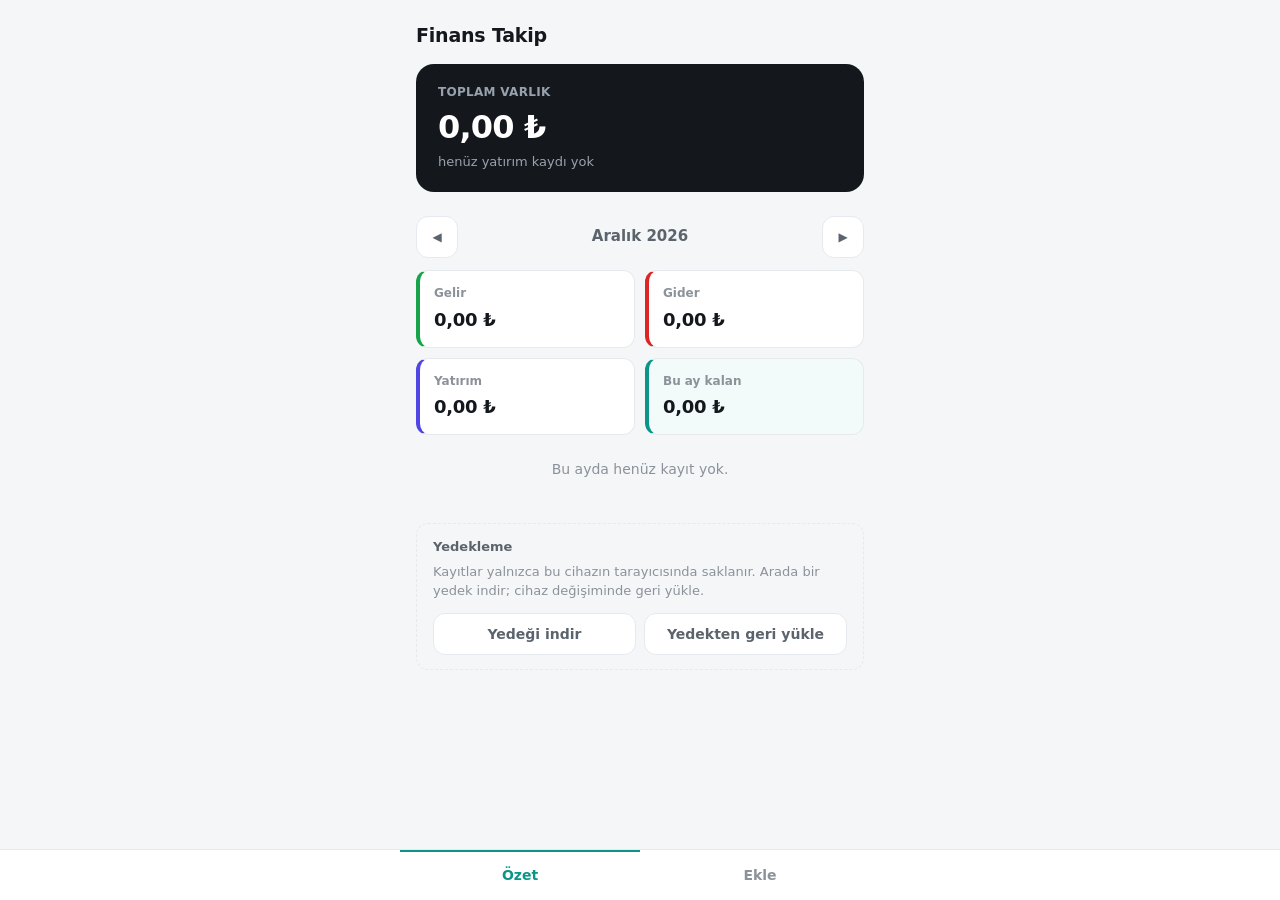
==== index.html @ 55667c89 "Binlik nokta hatasını düzelt, yedekleme ekle - tlToKurus: virgülsüz "1.250" ondalık sanılıp 1,25 TL " ====
<!doctype html>
<html lang="tr">
<head>
  <meta charset="utf-8">
  <meta name="viewport" content="width=device-width, initial-scale=1">
  <title>Finans Takip</title>

  <!-- theme-color: telefonda üstteki durum çubuğunun rengi.
       style.css'teki --vurgu ile aynı olmalı. -->
  <meta name="theme-color" content="#0d9488">

  <!-- Uygulamanın kimlik kartı: adı, ikonu, nasıl açılacağı.
       Telefonun "ana ekrana ekle" seçeneğini sunması bu dosyaya bağlı. -->
  <link rel="manifest" href="manifest.json">

  <!-- iPhone manifest'teki ikonu kullanmıyor, ayrıca bunu istiyor. -->
  <link rel="apple-touch-icon" href="icons/icon-180.png">
  <meta name="apple-mobile-web-app-capable" content="yes">
  <meta name="apple-mobile-web-app-title" content="Finans">
  <meta name="apple-mobile-web-app-status-bar-style" content="default">

  <link rel="stylesheet" href="style.css">
</head>
<body>

  <header class="ust-bar">
    <h1>Finans Takip</h1>
  </header>

  <main>

    <!-- ======================= ÖZET SEKMESİ ======================= -->
    <section id="sayfa-ozet" class="sayfa">

      <p id="bildirim" class="bildirim gizli"></p>

      <!-- Tüm zamanların toplamı. Ay seçiminden bağımsız. -->
      <div class="varlik">
        <span class="varlik-etiket">Toplam varlık</span>
        <strong id="varlik-tutar" class="varlik-tutar">0,00 ₺</strong>
        <span id="varlik-alt" class="varlik-alt"></span>
      </div>

      <!-- Ay gezinme çubuğu. aria-label: düğmenin içinde sadece bir ok
           işareti var, ekran okuyucu "◀" diye okuyamaz — ona ne işe
           yaradığını bu etiketle söylüyoruz. -->
      <div class="ay-cubugu">
        <button type="button" id="ay-geri" class="ay-ok" aria-label="Önceki ay">◀</button>
        <h2 id="ay-basligi" class="ay-basligi">—</h2>
        <button type="button" id="ay-ileri" class="ay-ok" aria-label="Sonraki ay">▶</button>
      </div>

      <div class="kartlar">
        <div class="kart kart-gelir-renk">
          <span class="kart-etiket">Gelir</span>
          <strong id="kart-gelir" class="kart-tutar">0,00 ₺</strong>
        </div>
        <div class="kart kart-gider-renk">
          <span class="kart-etiket">Gider</span>
          <strong id="kart-gider" class="kart-tutar">0,00 ₺</strong>
        </div>
        <div class="kart kart-yatirim-renk">
          <span class="kart-etiket">Yatırım</span>
          <strong id="kart-yatirim" class="kart-tutar">0,00 ₺</strong>
        </div>
        <div class="kart kart-kalan-renk">
          <span class="kart-etiket">Bu ay kalan</span>
          <strong id="kart-kalan" class="kart-tutar">0,00 ₺</strong>
        </div>
      </div>

      <!-- Bulunduğumuz aydan uzaklaşınca görünür (app.js yönetiyor). -->
      <button type="button" id="bugune-don" class="bugune-don gizli">
        Bu aya dön
      </button>

      <p id="ay-bos" class="ay-bos gizli">Bu ayda henüz kayıt yok.</p>

      <!-- Kayıt listesi. Satırlar app.js tarafından üretiliyor. -->
      <ul id="kayit-listesi" class="kayit-listesi"></ul>

      <!-- Yedekleme. Veriler yalnızca bu tarayıcıda durduğu için tek
           sigorta bu: dosya olarak indir, gerekirse geri yükle. -->
      <section class="yedek">
        <h2 class="yedek-baslik">Yedekleme</h2>
        <p class="yedek-aciklama">
          Kayıtlar yalnızca bu cihazın tarayıcısında saklanır. Arada bir
          yedek indir; cihaz değişiminde geri yükle.
        </p>
        <div class="yedek-dugmeler">
          <button type="button" id="yedek-indir" class="yedek-dugme">Yedeği indir</button>
          <button type="button" id="yedek-yukle" class="yedek-dugme">Yedekten geri yükle</button>
        </div>
        <!-- Dosya seçici gizli: tarayıcının kendi düğmesi her cihazda
             başka görünüyor. Üstteki düğme buna app.js'ten tıklatıyor. -->
        <input type="file" id="yedek-dosya" accept=".json,application/json" class="gizli">
      </section>

    </section>

    <!-- ======================= EKLE SEKMESİ ======================= -->
    <section id="sayfa-ekle" class="sayfa gizli">
      <form id="ekle-formu">

        <!-- Tür seçimi. Görünüşte üç düğme, aslında üç radyo kutusu:
             radyo kutularının aynı name'i olduğu için sadece biri seçili
             kalabiliyor. Kutuları CSS ile saklayıp yanlarındaki yazıyı
             düğme gibi boyuyoruz. -->
        <div class="tur-secim">
          <label>
            <input type="radio" name="tur" value="gelir" checked>
            <span>Gelir</span>
          </label>
          <label>
            <input type="radio" name="tur" value="gider">
            <span>Gider</span>
          </label>
          <label>
            <input type="radio" name="tur" value="yatirim">
            <span>Yatırım</span>
          </label>
        </div>

        <label class="alan">
          <span class="etiket">Tutar (₺)</span>
          <!-- inputmode="decimal": telefonda sayı klavyesi açılır.
               type="text" bıraktık ki "1250,50" gibi virgüllü yazı da
               kabul edilsin — çevirmeyi kendi tlToKurus fonksiyonumuz yapıyor. -->
          <input id="alan-tutar" type="text" inputmode="decimal"
                 autocomplete="off" placeholder="0,00">
        </label>

        <label class="alan">
          <span class="etiket">Tarih</span>
          <!-- type="date": telefonda takvim açar, değeri 2026-08-06 biçiminde
               verir — tam bizim sakladığımız biçim. -->
          <input id="alan-tarih" type="date">
        </label>

        <!-- Bu kutu sadece "Gider" seçilince görünür (app.js yönetiyor). -->
        <label class="alan gizli" id="kutu-kategori">
          <span class="etiket">Kategori</span>
          <select id="alan-kategori"></select>
        </label>

        <label class="alan">
          <span class="etiket">Açıklama</span>
          <input id="alan-aciklama" type="text" maxlength="60"
                 autocomplete="off" placeholder="örn. Market alışverişi">
        </label>

        <p id="form-hata" class="hata gizli"></p>

        <button type="submit" class="kaydet">Kaydet</button>
      </form>
    </section>

  </main>

  <!-- Alt çubuk: telefonda başparmağın rahat ulaştığı yer. -->
  <nav class="alt-bar">
    <button type="button" class="sekme" data-sekme="ozet">Özet</button>
    <button type="button" class="sekme" data-sekme="ekle">Ekle</button>
  </nav>

  <!-- SIRA ÖNEMLİ: veri.js önce yüklenmeli, çünkü app.js onun
       fonksiyonlarını (kayitEkle, ozetHesapla...) kullanıyor. -->
  <script src="veri.js"></script>
  <script src="app.js"></script>
</body>
</html>
---- style.css ----
/* style.css — uygulamanın görünümü.
   Telefon ekranı için tasarlandı; geniş ekranda ortada durur. */

/* ============================================================
   DEĞİŞKENLER
   ============================================================
   Renkler ve ölçüler burada TEK yerde duruyor. "--" ile başlayan
   bunlar CSS değişkeni; aşağıda var(--zemin) diye çağırıyoruz.

   Neden: ana rengi değiştirmek istediğinde bütün dosyayı taramak
   yerine sadece burayı düzenliyorsun. Bir yeri kaçırma riski yok. */

:root {
  /* Zemin ve kutular */
  --zemin: #f4f6f8;
  --kart: #ffffff;
  --kenar: #e6eaee;
  --bastirilmis: #eef1f4;

  /* Yazı renkleri — koyudan soluğa */
  --yazi: #14181d;
  --yazi-soluk: #5b636c;
  --yazi-cok-soluk: #8b929a;

  /* Ana vurgu rengi */
  --vurgu: #0d9488;
  --vurgu-koyu: #0b7c72;
  --vurgu-solgun: #f2fbf9;

  /* Kayıt türlerinin renkleri */
  --gelir: #16a34a;
  --gider: #dc2626;
  --gider-acik: #f87171; /* koyu zemin üstünde okunabilen açık kırmızı */
  --yatirim: #4f46e5;

  /* Üstteki koyu varlık kutusu */
  --koyu: #14181d;
  --koyu-yazi: #98a2ad;

  /* Uyarı ve başarı kutuları */
  --hata-zemin: #fdecec;
  --hata-kenar: #f3bdbd;
  --hata-yazi: #a01c1c;
  --basari-zemin: #e7f7f1;
  --basari-kenar: #a9dfcb;
  --basari-yazi: #0b6b4f;

  /* Ölçüler — hepsi tek yerde olduğu için kutular birbirine uyumlu */
  --yuvarlak: 12px;
  --yuvarlak-buyuk: 18px;
  --sayfa-genislik: 480px;
  --sayfa-bosluk: 16px;
}

/* ============================================================
   TEMEL
   ============================================================ */

* {
  /* Genişlik hesabına kenarlık ve iç boşluk da dahil olsun.
     Bu satır olmasa width:100% + padding taşmaya yol açar. */
  box-sizing: border-box;
}

html {
  /* Telefon yatay çevrildiğinde yazıları kendi kafasına göre
     büyütmesin. */
  -webkit-text-size-adjust: 100%;
}

body {
  margin: 0;
  /* system-ui: telefonun kendi yazı tipini kullan. İnternetten yazı
     tipi indirmiyoruz — hem hızlı açılıyor hem çevrimdışı çalışıyor. */
  font-family: system-ui, -apple-system, "Segoe UI", Roboto, sans-serif;
  font-size: 15px;
  line-height: 1.45;
  background: var(--zemin);
  color: var(--yazi);
  /* Dokunulan yere gri bir kutu çizmesin (mobil tarayıcı alışkanlığı). */
  -webkit-tap-highlight-color: transparent;
  /* Alt çubuk içeriğin üstüne binmesin. env(): telefonun altındaki
     çentik/çubuk alanı kadar fazladan boşluk. */
  padding-bottom: calc(76px + env(safe-area-inset-bottom));
}

.ust-bar,
main {
  max-width: var(--sayfa-genislik);
  margin: 0 auto;
  padding: 0 var(--sayfa-bosluk);
}

.ust-bar h1 {
  font-size: 19px;
  font-weight: 700;
  letter-spacing: -0.2px;
  padding: 22px 0 14px;
  margin: 0;
}

/* "gizli" sınıfı olan her şey ekranda görünmez. JavaScript bu sınıfı
   ekleyip çıkararak sekmeleri, boş mesajları ve uyarıları yönetiyor. */
.gizli {
  display: none !important;
}

/* Klavyeyle (Tab ile) gezen biri nerede olduğunu görsün.
   :focus-visible sadece klavye kullanımında devreye girer —
   fareyle tıklayınca çirkin çerçeve çıkmaz. */
button:focus-visible,
input:focus-visible,
select:focus-visible {
  outline: 2px solid var(--vurgu);
  outline-offset: 2px;
}

button {
  /* iOS düğmelere kendi görünümünü dayatmasın. */
  -webkit-appearance: none;
  font-family: inherit;
}

/* ============================================================
   ÖZET — toplam varlık kutusu
   ============================================================ */

.varlik {
  display: flex;
  flex-direction: column;
  gap: 3px;
  background: var(--koyu);
  color: var(--kart);
  border-radius: var(--yuvarlak-buyuk);
  padding: 20px 22px;
}

.varlik-etiket {
  font-size: 12px;
  font-weight: 600;
  letter-spacing: 0.3px;
  text-transform: uppercase;
  color: var(--koyu-yazi);
}

.varlik-tutar {
  /* clamp(en az, tercih, en fazla): dar telefonda küçülür, geniş
     ekranda 32px'te durur. Yoksa "12.345.678,90 ₺" satırdan taşar. */
  font-size: clamp(25px, 8vw, 32px);
  font-weight: 700;
  letter-spacing: -0.8px;
  /* Rakamlar eşit genişlikte olsun: sayı değişince yazı zıplamıyor. */
  font-variant-numeric: tabular-nums;
}

/* Varlık eksiye düştüyse rakam kırmızı olsun (sınıfı app.js ekliyor).
   Kartlardaki --gider koyu zeminde kaybolur; açık tonunu kullanıyoruz. */
.varlik-tutar.eksi {
  color: var(--gider-acik);
}

.varlik-alt {
  font-size: 13px;
  color: var(--koyu-yazi);
}

/* ============================================================
   ÖZET — ay gezinme çubuğu
   ============================================================ */

.ay-cubugu {
  display: flex;
  align-items: center;
  gap: 8px;
  margin: 24px 0 12px;
}

.ay-basligi {
  flex: 1;
  text-align: center;
  font-size: 15px;
  font-weight: 700;
  color: var(--yazi-soluk);
  margin: 0;
  /* Ay adı bazı tarayıcılarda küçük harfle gelir; baş harfi büyütüyoruz. */
  text-transform: capitalize;
}

.ay-ok {
  /* 42x42: parmakla rahat basılacak ölçü. Erişilebilirlik kılavuzları
     dokunma alanı için en az 44px öneriyor; kenarlıkla birlikte oradayız. */
  width: 42px;
  height: 42px;
  flex-shrink: 0;
  font-size: 12px;
  color: var(--yazi-soluk);
  background: var(--kart);
  border: 1px solid var(--kenar);
  border-radius: var(--yuvarlak);
  cursor: pointer;
  transition: background 0.12s;
}

.ay-ok:active {
  background: var(--bastirilmis);
}

.bugune-don {
  display: block;
  margin: 14px auto 0;
  font-size: 13px;
  font-weight: 600;
  color: var(--vurgu);
  background: none;
  border: none;
  padding: 8px 12px;
  cursor: pointer;
  text-decoration: underline;
}

/* ============================================================
   ÖZET — kartlar
   ============================================================ */

.kartlar {
  display: grid;
  grid-template-columns: 1fr 1fr;
  gap: 10px;
}

.kart {
  display: flex;
  flex-direction: column;
  gap: 4px;
  background: var(--kart);
  border: 1px solid var(--kenar);
  border-radius: var(--yuvarlak);
  padding: 14px;
  /* Sol kenarda ince bir renk şeridi — hangi kart olduğu bir bakışta belli. */
  border-left: 4px solid var(--kenar);
}

.kart-etiket {
  font-size: 12px;
  font-weight: 600;
  color: var(--yazi-cok-soluk);
}

.kart-tutar {
  /* Kartlar iki sütun olduğu için alan dar: 360px'lik bir telefonda
     karta ~130px yazı yeri kalıyor. Büyük tutarlar taşmasın diye
     yazı boyutu ekran genişliğine göre esniyor. */
  font-size: clamp(15px, 4.2vw, 18px);
  font-weight: 700;
  letter-spacing: -0.3px;
  font-variant-numeric: tabular-nums;
  /* Yine de sığmazsa satır kesilmesin, sıkışsın. */
  white-space: nowrap;
}

.kart-gelir-renk { border-left-color: var(--gelir); }
.kart-gider-renk { border-left-color: var(--gider); }
.kart-yatirim-renk { border-left-color: var(--yatirim); }

/* "Bu ay kalan" en önemli sayı; hafif bir zeminle öne çıkarıyoruz. */
.kart-kalan-renk {
  border-left-color: var(--vurgu);
  background: var(--vurgu-solgun);
}

/* Kalan eksiye düştüyse tutar kırmızı olsun. JavaScript bu sınıfı ekliyor. */
.kart-tutar.eksi {
  color: var(--gider);
}

.ay-bos {
  text-align: center;
  color: var(--yazi-cok-soluk);
  font-size: 14px;
  margin: 24px 0 0;
}

/* ============================================================
   ÖZET — kayıt listesi
   ============================================================ */

.kayit-listesi {
  /* Listelerin varsayılan madde işaretini ve iç boşluğunu kaldırıyoruz. */
  list-style: none;
  padding: 0;
  margin: 16px 0 0;
  display: flex;
  flex-direction: column;
  gap: 8px;
}

.kayit {
  display: flex;
  align-items: center;
  gap: 10px;
  background: var(--kart);
  border: 1px solid var(--kenar);
  border-radius: var(--yuvarlak);
  padding: 11px 6px 11px 14px;
}

.kayit-sol {
  /* flex: 1 = "kalan boşluğu sen doldur" — tutar ve çöp kutusu sağa yaslanır. */
  flex: 1;
  display: flex;
  flex-direction: column;
  gap: 1px;
  /* min-width: 0 olmadan uzun açıklama satırı taşırır. */
  min-width: 0;
}

.kayit-aciklama {
  font-size: 15px;
  font-weight: 600;
  /* Çok uzun açıklama satırı bozmasın, sonuna ... koy. */
  overflow: hidden;
  text-overflow: ellipsis;
  white-space: nowrap;
}

.kayit-alt {
  font-size: 12px;
  color: var(--yazi-cok-soluk);
}

.kayit-tutar {
  font-size: 15px;
  font-weight: 700;
  font-variant-numeric: tabular-nums;
  white-space: nowrap;
}

.tutar-gelir { color: var(--gelir); }
.tutar-gider { color: var(--gider); }
.tutar-yatirim { color: var(--yatirim); }

.sil {
  width: 40px;
  height: 40px;
  flex-shrink: 0;
  font-size: 15px;
  line-height: 1;
  background: none;
  border: none;
  border-radius: 10px;
  cursor: pointer;
  /* Soluk duruyor: silme düğmesi göze batıp yanlışlıkla basılmasın. */
  opacity: 0.4;
  transition: opacity 0.12s, background 0.12s;
}

.sil:active {
  background: var(--hata-zemin);
  opacity: 1;
}

/* ============================================================
   ÖZET — yedekleme
   ============================================================ */

.yedek {
  margin-top: 28px;
  padding: 14px 16px;
  /* Kesikli çerçeve bilerek: burası günlük akış değil, alet çantası. */
  border: 1px dashed var(--kenar);
  border-radius: var(--yuvarlak);
}

.yedek-baslik {
  font-size: 13px;
  font-weight: 700;
  color: var(--yazi-soluk);
  margin: 0 0 6px;
}

.yedek-aciklama {
  font-size: 13px;
  color: var(--yazi-cok-soluk);
  margin: 0 0 12px;
}

.yedek-dugmeler {
  display: grid;
  grid-template-columns: 1fr 1fr;
  gap: 8px;
}

.yedek-dugme {
  font-size: 14px;
  font-weight: 600;
  color: var(--yazi-soluk);
  background: var(--kart);
  border: 1px solid var(--kenar);
  border-radius: var(--yuvarlak);
  padding: 12px 0;
  cursor: pointer;
  transition: background 0.12s;
}

.yedek-dugme:active {
  background: var(--bastirilmis);
}

/* ============================================================
   BİLDİRİM VE UYARI KUTULARI
   ============================================================ */

.bildirim {
  background: var(--basari-zemin);
  border: 1px solid var(--basari-kenar);
  color: var(--basari-yazi);
  border-radius: var(--yuvarlak);
  padding: 12px 14px;
  margin: 0 0 12px;
  font-size: 14px;
  font-weight: 600;
}

.hata {
  background: var(--hata-zemin);
  border: 1px solid var(--hata-kenar);
  color: var(--hata-yazi);
  border-radius: var(--yuvarlak);
  padding: 12px 14px;
  margin: 0 0 14px;
  font-size: 14px;
}

/* ============================================================
   EKLE — tür seçimi (Gelir / Gider / Yatırım)
   ============================================================ */

.tur-secim {
  display: grid;
  grid-template-columns: repeat(3, 1fr);
  gap: 8px;
  margin-bottom: 20px;
}

.tur-secim label {
  cursor: pointer;
}

/* Radyo kutusunun kendisini saklıyoruz ama yok saymıyoruz:
   klavyeyle gezinmek ve ekran okuyucular için hâlâ orada. */
.tur-secim input {
  position: absolute;
  opacity: 0;
  pointer-events: none;
}

.tur-secim span {
  display: block;
  text-align: center;
  padding: 14px 0;
  background: var(--kart);
  border: 1px solid var(--kenar);
  border-radius: var(--yuvarlak);
  font-weight: 600;
  font-size: 15px;
  /* Düğmeye çift dokununca yazı seçilip mavi olmasın. */
  user-select: none;
  transition: background 0.14s, color 0.14s, border-color 0.14s;
}

/* input:checked + span = "işaretli kutunun hemen yanındaki span" */
.tur-secim input:checked + span {
  background: var(--vurgu);
  border-color: var(--vurgu);
  color: var(--kart);
}

/* Radyo kutusu gizli olduğu için odak çerçevesini yazının etrafına çiziyoruz. */
.tur-secim input:focus-visible + span {
  outline: 2px solid var(--vurgu);
  outline-offset: 2px;
}

/* ============================================================
   EKLE — form alanları
   ============================================================ */

.alan {
  display: block;
  margin-bottom: 16px;
}

.etiket {
  display: block;
  font-size: 13px;
  font-weight: 600;
  color: var(--yazi-soluk);
  margin-bottom: 6px;
}

.alan input,
.alan select {
  width: 100%;
  /* 16px önemli: daha küçük yazı boyutunda iPhone, alana dokununca
     sayfayı otomatik yakınlaştırıyor ve düzen bozuluyor. */
  font-size: 16px;
  font-family: inherit;
  color: inherit;
  padding: 13px 14px;
  background: var(--kart);
  border: 1px solid var(--kenar);
  border-radius: var(--yuvarlak);
}

.alan input:focus,
.alan select:focus {
  outline: none;
  border-color: var(--vurgu);
  box-shadow: 0 0 0 3px rgba(13, 148, 136, 0.15);
}

.kaydet {
  width: 100%;
  font-size: 16px;
  font-weight: 700;
  color: var(--kart);
  background: var(--vurgu);
  border: none;
  border-radius: var(--yuvarlak);
  padding: 16px;
  margin-top: 4px;
  cursor: pointer;
  transition: background 0.12s;
}

.kaydet:active {
  background: var(--vurgu-koyu);
}

/* ============================================================
   ALT SEKME ÇUBUĞU
   ============================================================ */

.alt-bar {
  position: fixed;
  bottom: 0;
  left: 0;
  right: 0;
  display: flex;
  justify-content: center;
  background: var(--kart);
  border-top: 1px solid var(--kenar);
  /* Telefonun en altındaki çentik/çubuk alanı kadar boşluk bırak. */
  padding-bottom: env(safe-area-inset-bottom);
}

.sekme {
  flex: 1;
  max-width: calc(var(--sayfa-genislik) / 2);
  font-size: 14px;
  font-weight: 600;
  color: var(--yazi-cok-soluk);
  background: none;
  border: none;
  padding: 17px 0;
  cursor: pointer;
  user-select: none;
  transition: color 0.12s;
}

.sekme.aktif {
  color: var(--vurgu);
  /* Üst kenara ince bir çizgi: hangi sekmede olduğun belli olsun.
     border yerine inset gölge kullandık, yükseklik değişmiyor. */
  box-shadow: inset 0 2px 0 var(--vurgu);
}

/* ============================================================
   HAREKET AZALTMA
   ============================================================
   Telefon ayarlarında "hareketi azalt" açıksa (baş dönmesi, migren
   gibi sebeplerle) geçiş animasyonlarını kapatıyoruz. */

@media (prefers-reduced-motion: reduce) {
  * {
    transition: none !important;
  }
}
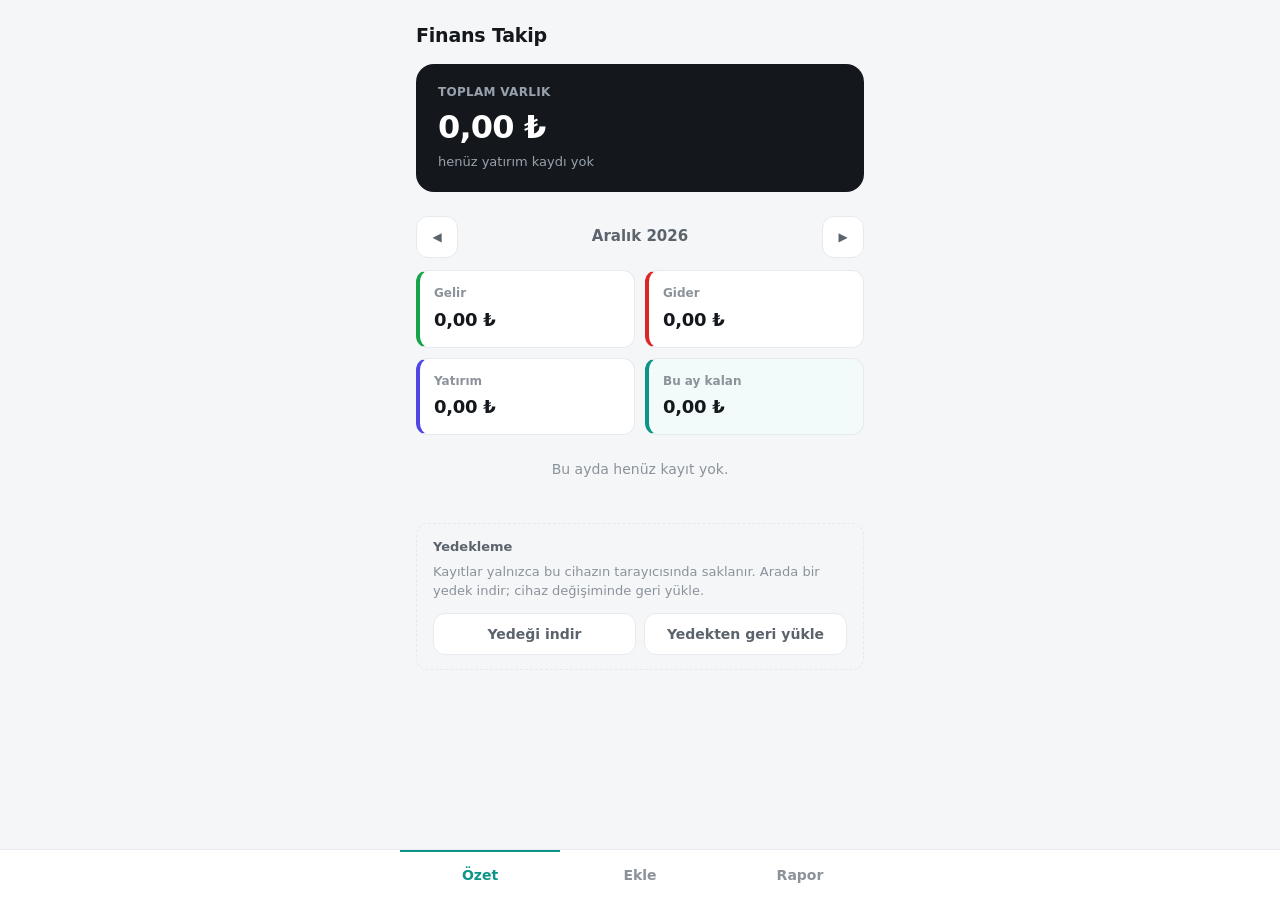
==== commit 9b14226d: "Adım 10: aylık bütçe hedefleri ve ilerleme çubukları Kategori başına aylık limit (Rapor sekmesinden " ====
--- a/index.html
+++ b/index.html
@@ -29,10 +29,13 @@
 
   <main>
 
+    <!-- Bildirim SEKMELERİN DIŞINDA duruyor: Rapor sekmesindeyken de
+         "kaydedildi" mesajı görünebilsin. Sekme gizleme sadece .sayfa
+         bölümlerini kapsıyor, bu satırı etkilemiyor. -->
+    <p id="bildirim" class="bildirim gizli"></p>
+
     <!-- ======================= ÖZET SEKMESİ ======================= -->
     <section id="sayfa-ozet" class="sayfa">
-
-      <p id="bildirim" class="bildirim gizli"></p>
 
       <!-- Tüm zamanların toplamı. Ay seçiminden bağımsız. -->
       <div class="varlik">
@@ -68,6 +71,14 @@
           <strong id="kart-kalan" class="kart-tutar">0,00 ₺</strong>
         </div>
       </div>
+
+      <!-- Bütçe çubukları: sadece limit koyduğun kategoriler görünür.
+           Hiç limit yoksa bölümün tamamı gizli (app.js yönetiyor).
+           Limitler Rapor sekmesinden ayarlanıyor. -->
+      <section id="butce-ozet" class="butce-ozet gizli">
+        <h2 class="butce-baslik">Bütçeler</h2>
+        <div id="butce-listesi" class="butce-listesi"></div>
+      </section>
 
       <!-- Bulunduğumuz aydan uzaklaşınca görünür (app.js yönetiyor). -->
       <button type="button" id="bugune-don" class="bugune-don gizli">
@@ -155,12 +166,31 @@
       </form>
     </section>
 
+    <!-- ======================= RAPOR SEKMESİ ======================= -->
+    <section id="sayfa-rapor" class="sayfa gizli">
+
+      <!-- Aylık bütçe limitleri. Satırlar app.js tarafından
+           KATEGORILER listesinden üretiliyor (HTML'e elle yazılmıyor —
+           kategori listesi tek kaynaktan gelsin). -->
+      <section class="ayar">
+        <h2 class="ayar-baslik">Aylık bütçeler</h2>
+        <p class="ayar-aciklama">
+          Kategori başına aylık harcama limiti. Aynı limit her ay için
+          geçerlidir; geçmiş bir aya bakarken de bugünkü limitler
+          gösterilir. Limiti silmek için kutuyu boşalt.
+        </p>
+        <div id="butce-formu" class="butce-formu"></div>
+      </section>
+
+    </section>
+
   </main>
 
   <!-- Alt çubuk: telefonda başparmağın rahat ulaştığı yer. -->
   <nav class="alt-bar">
     <button type="button" class="sekme" data-sekme="ozet">Özet</button>
     <button type="button" class="sekme" data-sekme="ekle">Ekle</button>
+    <button type="button" class="sekme" data-sekme="rapor">Rapor</button>
   </nav>
 
   <!-- SIRA ÖNEMLİ: veri.js önce yüklenmeli, çünkü app.js onun
--- a/style.css
+++ b/style.css
@@ -32,6 +32,10 @@
   --gider: #dc2626;
   --gider-acik: #f87171; /* koyu zemin üstünde okunabilen açık kırmızı */
   --yatirim: #4f46e5;
+
+  /* Bütçe çubuğunun "limite yaklaşıyorsun" rengi (kehribar).
+     İyi durum --vurgu, aşılma --gider kullanıyor; yeni renk sadece bu. */
+  --uyari: #d97706;
 
   /* Üstteki koyu varlık kutusu */
   --koyu: #14181d;
@@ -360,6 +364,134 @@
 }
 
 /* ============================================================
+   BÜTÇELER — Özet'teki çubuklar
+   ============================================================ */
+
+.butce-ozet {
+  margin-top: 18px;
+}
+
+.butce-baslik {
+  font-size: 13px;
+  font-weight: 700;
+  color: var(--yazi-soluk);
+  margin: 0 0 8px;
+}
+
+.butce-listesi {
+  display: flex;
+  flex-direction: column;
+  gap: 10px;
+}
+
+.butce-satir {
+  display: flex;
+  flex-direction: column;
+  gap: 4px;
+}
+
+.butce-ust {
+  display: flex;
+  justify-content: space-between;
+  align-items: baseline;
+  gap: 8px;
+}
+
+.butce-ad {
+  font-size: 13px;
+  font-weight: 600;
+}
+
+.butce-sayi {
+  font-size: 12px;
+  color: var(--yazi-cok-soluk);
+  font-variant-numeric: tabular-nums;
+  white-space: nowrap;
+}
+
+/* Çubuğun rayı ve içindeki dolgu. Dolgunun genişliğini app.js yüzde
+   olarak veriyor (renk asla JavaScript'ten gelmez, hep buradan). */
+.butce-cubuk {
+  height: 8px;
+  background: var(--bastirilmis);
+  border-radius: 999px;
+  overflow: hidden;
+}
+
+.butce-dolgu {
+  height: 100%;
+  border-radius: 999px;
+  transition: width 0.2s;
+}
+
+/* Üç durum. Renk tek kanal değil: sayı ve yüzde hemen çubuğun
+   üstünde yazıyor, renk körlüğü bilgiyi kaybettirmiyor. */
+.butce-iyi { background: var(--vurgu); }
+.butce-uyari { background: var(--uyari); }
+.butce-asildi { background: var(--gider); }
+
+/* ============================================================
+   RAPOR — ayar bölümleri ve bütçe formu
+   ============================================================ */
+
+.ayar {
+  margin-top: 4px;
+}
+
+.ayar-baslik {
+  font-size: 15px;
+  font-weight: 700;
+  margin: 14px 0 6px;
+}
+
+.ayar-aciklama {
+  font-size: 13px;
+  color: var(--yazi-cok-soluk);
+  margin: 0 0 12px;
+}
+
+.butce-formu {
+  display: flex;
+  flex-direction: column;
+  gap: 8px;
+}
+
+.butce-form-satir {
+  display: flex;
+  align-items: center;
+  gap: 10px;
+  background: var(--kart);
+  border: 1px solid var(--kenar);
+  border-radius: var(--yuvarlak);
+  padding: 8px 8px 8px 14px;
+}
+
+.butce-form-ad {
+  flex: 1;
+  font-size: 14px;
+  font-weight: 600;
+}
+
+.butce-form-alan {
+  width: 130px;
+  /* 16px: daha küçüğünde iPhone alana dokununca sayfayı yakınlaştırıyor. */
+  font-size: 16px;
+  font-family: inherit;
+  color: inherit;
+  text-align: right;
+  font-variant-numeric: tabular-nums;
+  padding: 9px 10px;
+  background: var(--zemin);
+  border: 1px solid var(--kenar);
+  border-radius: 8px;
+}
+
+.butce-form-alan:focus {
+  outline: none;
+  border-color: var(--vurgu);
+}
+
+/* ============================================================
    ÖZET — yedekleme
    ============================================================ */
 
@@ -556,7 +688,8 @@
 
 .sekme {
   flex: 1;
-  max-width: calc(var(--sayfa-genislik) / 2);
+  /* Üç sekme var (Özet / Ekle / Rapor); toplamı sayfa genişliğini aşmasın. */
+  max-width: calc(var(--sayfa-genislik) / 3);
   font-size: 14px;
   font-weight: 600;
   color: var(--yazi-cok-soluk);
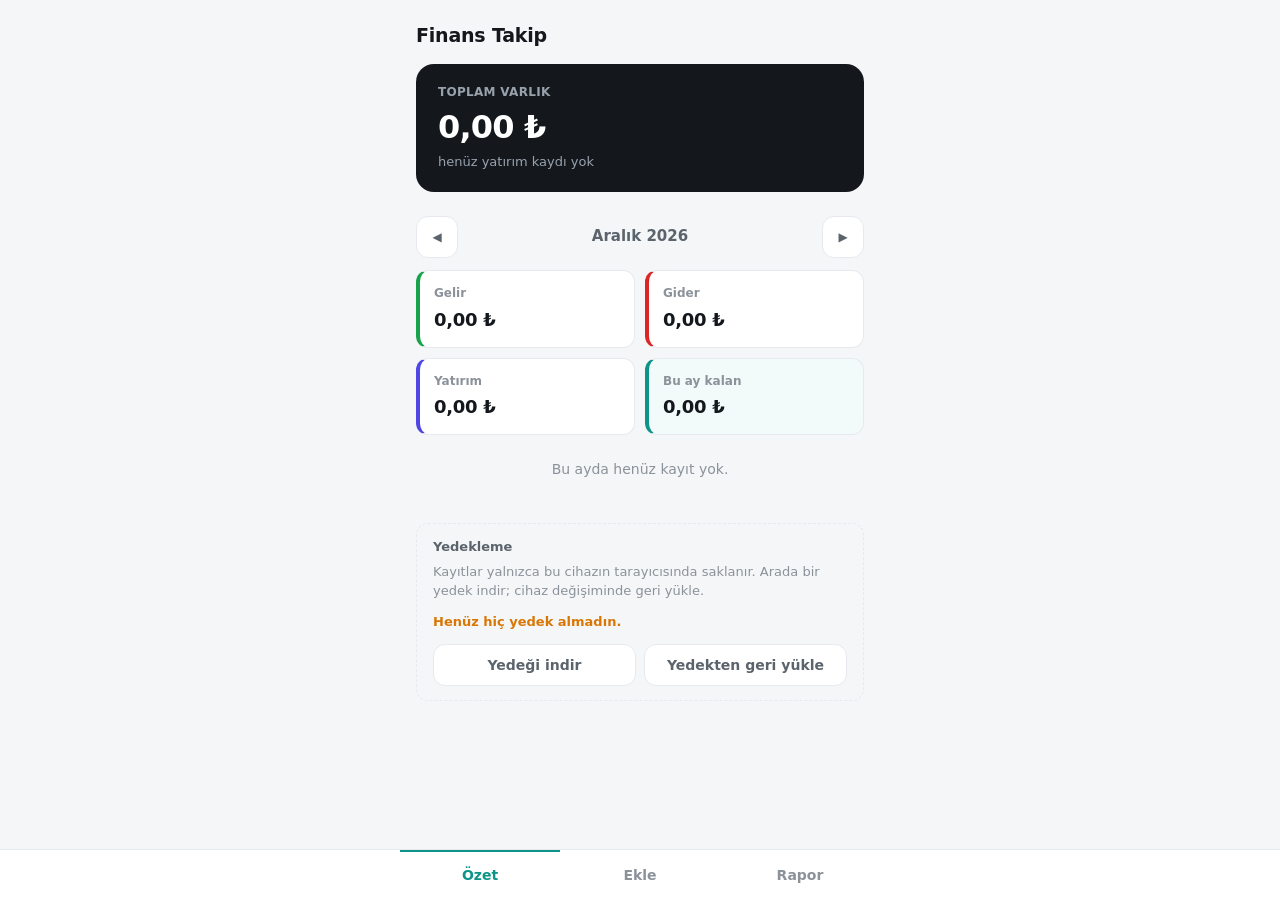
==== commit e7612207: "Adım 13: yedek hatırlatıcısı ve kalıcı depo isteği "Son yedek: N gün önce" göstergesi (30+ günde tur" ====
--- a/index.html
+++ b/index.html
@@ -36,6 +36,27 @@
 
     <!-- ======================= ÖZET SEKMESİ ======================= -->
     <section id="sayfa-ozet" class="sayfa">
+
+      <!-- Zamanı gelen yinelenen işlemler. Özet'in EN ÜSTÜNDE duruyor:
+           uygulamayı açtığında ilk göreceğin şey "şunları onaylar mısın?"
+           olsun. Bekleyen yoksa app.js bu bölümü tümden gizliyor.
+
+           Modal (ekranı kaplayan pencere) DEĞİL, panel: modal kapatılana
+           kadar başka hiçbir şeye dokunulamaz, odak tuzağı yazmak gerekir
+           ve telefonda geri tuşuyla kavga eder. Panel ise kenara çekilip
+           işine bakabileceğin bir hatırlatma. -->
+      <section id="tekrar-kutusu" class="tekrar-kutusu gizli">
+        <h2 class="tekrar-baslik">Zamanı gelenler</h2>
+        <p class="tekrar-aciklama">
+          Bu kayıtların zamanı geldi. Gerçekleşenleri ekle, olmayanları atla.
+        </p>
+        <!-- Satırlar app.js tarafından üretiliyor. -->
+        <ul id="tekrar-listesi" class="tekrar-listesi"></ul>
+        <div class="tekrar-toplu">
+          <button type="button" id="tekrar-hepsi-ekle" class="tekrar-toplu-dugme">Hepsini ekle</button>
+          <button type="button" id="tekrar-hepsi-atla" class="tekrar-toplu-dugme">Hepsini atla</button>
+        </div>
+      </section>
 
       <!-- Tüm zamanların toplamı. Ay seçiminden bağımsız. -->
       <div class="varlik">
@@ -98,6 +119,10 @@
           Kayıtlar yalnızca bu cihazın tarayıcısında saklanır. Arada bir
           yedek indir; cihaz değişiminde geri yükle.
         </p>
+        <!-- "Son yedek: 12 gün önce" gibi tek satırlık hatırlatıcı.
+             app.js dolduruyor; uzun süre yedek alınmadıysa rengi
+             uyarıya döner. -->
+        <p id="yedek-durum" class="yedek-durum"></p>
         <div class="yedek-dugmeler">
           <button type="button" id="yedek-indir" class="yedek-dugme">Yedeği indir</button>
           <button type="button" id="yedek-yukle" class="yedek-dugme">Yedekten geri yükle</button>
@@ -160,6 +185,15 @@
                  autocomplete="off" placeholder="örn. Market alışverişi">
         </label>
 
+        <!-- Yinelenen işlem, AYRI bir form değil: kaydı normal girersin,
+             bu kutuyu işaretlersen aynı işlem her ay "zamanı gelenler"
+             panelinde karşına çıkar. İki ayrı form olsaydı aynı bilgiyi
+             iki kez yazmak gerekirdi. -->
+        <label class="alan onay-alan">
+          <input id="alan-tekrar" type="checkbox">
+          <span class="onay-yazi">Her ay tekrarlansın (kira, maaş, abonelik)</span>
+        </label>
+
         <p id="form-hata" class="hata gizli"></p>
 
         <button type="submit" class="kaydet">Kaydet</button>
@@ -168,6 +202,11 @@
 
     <!-- ======================= RAPOR SEKMESİ ======================= -->
     <section id="sayfa-rapor" class="sayfa gizli">
+
+      <!-- Grafikler hangi ayı gösteriyor? Ay okları Özet sekmesinde
+           duruyor; bu satır olmasaydı Rapor'a geçen biri geçmiş bir aya
+           bakarken "grafik takılmış" sanardı. app.js dolduruyor. -->
+      <p id="rapor-ay" class="rapor-ay"></p>
 
       <!-- Aylık bütçe limitleri. Satırlar app.js tarafından
            KATEGORILER listesinden üretiliyor (HTML'e elle yazılmıyor —
@@ -182,6 +221,67 @@
         <div id="butce-formu" class="butce-formu"></div>
       </section>
 
+      <!-- Yinelenen işlemler listesi. Satırlar app.js tarafından
+           şablonlardan üretiliyor. -->
+      <section class="ayar">
+        <h2 class="ayar-baslik">Yinelenen işlemler</h2>
+        <p class="ayar-aciklama">
+          Her ay tekrarlayan kira, maaş, abonelik gibi işlemler. Uygulama
+          bunları kendiliğinden EKLEMEZ: zamanı gelince Özet sekmesinin
+          üstünde bir panelde çıkar, sen onaylarsın ya da atlarsın.
+        </p>
+        <ul id="sablon-listesi" class="sablon-listesi"></ul>
+        <p id="sablon-bos" class="sablon-bos">
+          Henüz yinelenen işlem yok. Ekle formundaki "Her ay tekrarlansın"
+          kutusuyla oluşturabilirsin.
+        </p>
+      </section>
+
+      <!-- ---------------- GRAFİK 1: gider dağılımı (halka) ----------------
+
+           SVG = "çizim dili". Fotoğraf gibi noktalardan değil, şekil
+           tariflerinden oluşur; her parçası HTML etiketi gibi durur ve
+           CSS ile boyanabilir. Büyütünce bozulmaz.
+
+           viewBox="0 0 40 40": "çizim kâğıdım 40 birime 40 birim" demek.
+           Kâğıt ekranda kaç piksel olursa olsun içerideki sayılar hep
+           aynı kalıyor — grafiği ölçeklendirme derdi bitiyor.
+
+           aria-hidden="true": ekran okuyucu bu resmi atlasın. Bilgi
+           kaybolmuyor, hemen altındaki lejant listesi aynı bilgiyi YAZI
+           olarak veriyor. Renk hiçbir zaman tek kanal değil — renk
+           körlüğü olan biri de sayıları okuyabiliyor.
+
+           İçi BOŞ duruyor: dilimleri app.js üretiyor. Ama kabuk burada,
+           çünkü testler id ve sınıfları HTML'de arıyor.
+
+           <g> = "grup". Buradaki döndürme (rotate) dilimlerin saat
+           3 yerine saat 12 hizasından başlamasını sağlıyor; bir kez
+           yazılıp bir daha değişmediği için JavaScript'te değil burada
+           duruyor (testlerin sınıf/id ağı da böylece üstünden geçiyor). -->
+      <section class="grafik-kutu">
+        <h2 class="grafik-baslik">Gider dağılımı</h2>
+        <svg id="halka-grafik" class="halka-grafik" viewBox="0 0 40 40" aria-hidden="true">
+          <g id="halka-dilimler" transform="rotate(-90 20 20)"></g>
+        </svg>
+        <ul id="halka-liste" class="halka-liste"></ul>
+        <p id="halka-bos" class="grafik-bos gizli">Bu ayda gider kaydı yok.</p>
+      </section>
+
+      <!-- ---------------- GRAFİK 2: 6 aylık gelir-gider ----------------
+           viewBox 0 0 300 140 = 6 ay x 50 birimlik şerit, altta etiket
+           payı. app.js'teki ölçüler bu kâğıda göre yazıldı; birini
+           değiştirirsen ötekini de değiştir. -->
+      <section class="grafik-kutu">
+        <h2 class="grafik-baslik">Son 6 ay: gelir ve gider</h2>
+        <div class="grafik-anahtar">
+          <span class="anahtar-gelir">gelir</span>
+          <span class="anahtar-gider">gider</span>
+        </div>
+        <svg id="trend-grafik" class="trend-grafik" viewBox="0 0 300 140" aria-hidden="true"></svg>
+        <p id="trend-bos" class="grafik-bos gizli">Henüz kayıt yok.</p>
+      </section>
+
     </section>
 
   </main>
--- a/style.css
+++ b/style.css
@@ -36,6 +36,21 @@
   /* Bütçe çubuğunun "limite yaklaşıyorsun" rengi (kehribar).
      İyi durum --vurgu, aşılma --gider kullanıyor; yeni renk sadece bu. */
   --uyari: #d97706;
+
+  /* Halka grafiğin dilim renkleri. Sıra veri.js'teki KATEGORILER
+     listesine KİLİTLİ: --kategori-1 = Market, --kategori-2 = Fatura...
+     Bir kategori bu ay birinci, gelecek ay dördüncü olabilir; rengini
+     sıralamadan değil listedeki sabit yerinden aldığı için ay değişince
+     bütün grafik yeniden boyanmış gibi olmuyor.
+     Tonlar birbirinden ayrışsın diye seçildi (yan yana iki mavi yok). */
+  --kategori-1: #0ea5e9;
+  --kategori-2: #f59e0b;
+  --kategori-3: #8b5cf6;
+  --kategori-4: #ef4444;
+  --kategori-5: #10b981;
+  --kategori-6: #ec4899;
+  --kategori-7: #64748b;
+  --kategori-8: #a16207;
 
   /* Üstteki koyu varlık kutusu */
   --koyu: #14181d;
@@ -169,6 +184,144 @@
 }
 
 /* ============================================================
+   ÖZET — "zamanı gelenler" paneli (yinelenen işlemler)
+   ============================================================
+   Yeni renk YOK: panel mevcut vurgu ailesinden besleniyor.
+   Solgun yeşil zemin + vurgu rengi kenarlık, "dikkat çeksin ama
+   bağırmasın" dengesi için. */
+
+.tekrar-kutusu {
+  background: var(--vurgu-solgun);
+  border: 1px solid var(--vurgu);
+  border-radius: var(--yuvarlak);
+  padding: 14px;
+  margin-bottom: 16px;
+}
+
+.tekrar-baslik {
+  font-size: 14px;
+  font-weight: 700;
+  color: var(--vurgu-koyu);
+  margin: 0 0 4px;
+}
+
+.tekrar-aciklama {
+  font-size: 13px;
+  color: var(--yazi-soluk);
+  margin: 0 0 12px;
+}
+
+.tekrar-listesi {
+  list-style: none;
+  padding: 0;
+  margin: 0;
+  display: flex;
+  flex-direction: column;
+  gap: 8px;
+}
+
+.tekrar-satir {
+  display: flex;
+  align-items: center;
+  gap: 8px;
+  background: var(--kart);
+  border: 1px solid var(--kenar);
+  border-radius: var(--yuvarlak);
+  padding: 10px;
+}
+
+/* Ad üstte tam satır, tarih ve tutar altta yan yana.
+   flex-wrap + %100 taban: ayrı bir sarmalayıcı div gerekmiyor. */
+.tekrar-bilgi {
+  flex: 1;
+  min-width: 0;
+  display: flex;
+  flex-wrap: wrap;
+  align-items: baseline;
+  gap: 1px 8px;
+}
+
+.tekrar-bilgi strong {
+  flex: 1 0 100%;
+  font-size: 14px;
+  font-weight: 600;
+  overflow: hidden;
+  text-overflow: ellipsis;
+  white-space: nowrap;
+}
+
+.tekrar-tarih {
+  font-size: 12px;
+  color: var(--yazi-cok-soluk);
+}
+
+.tekrar-tutar {
+  font-size: 13px;
+  font-weight: 700;
+  font-variant-numeric: tabular-nums;
+  white-space: nowrap;
+}
+
+/* İki düğme de en az 40px: parmakla basılacak ölçü.
+   Ekle vurgulu (asıl istenen iş), Atla soluk. */
+.tekrar-ekle,
+.tekrar-atla {
+  min-width: 52px;
+  min-height: 40px;
+  flex-shrink: 0;
+  font-size: 13px;
+  font-weight: 600;
+  border-radius: 10px;
+  padding: 0 10px;
+  cursor: pointer;
+  transition: background 0.12s;
+}
+
+.tekrar-ekle {
+  color: var(--kart);
+  background: var(--vurgu);
+  border: 1px solid var(--vurgu);
+}
+
+.tekrar-ekle:active {
+  background: var(--vurgu-koyu);
+}
+
+.tekrar-atla {
+  color: var(--yazi-soluk);
+  background: var(--kart);
+  border: 1px solid var(--kenar);
+}
+
+.tekrar-atla:active {
+  background: var(--bastirilmis);
+}
+
+.tekrar-toplu {
+  display: grid;
+  grid-template-columns: 1fr 1fr;
+  gap: 8px;
+  margin-top: 10px;
+}
+
+.tekrar-toplu-dugme {
+  min-height: 40px;
+  font-size: 13px;
+  font-weight: 600;
+  color: var(--yazi-soluk);
+  background: var(--kart);
+  border: 1px solid var(--kenar);
+  border-radius: var(--yuvarlak);
+  padding: 10px 0;
+  cursor: pointer;
+  transition: background 0.12s;
+}
+
+.tekrar-toplu-dugme:active {
+  background: var(--bastirilmis);
+}
+
+/* ============================================================
    ÖZET — ay gezinme çubuğu
    ============================================================ */
 
@@ -492,6 +645,230 @@
 }
 
 /* ============================================================
+   RAPOR — yinelenen işlem listesi
+   ============================================================ */
+
+.sablon-listesi {
+  list-style: none;
+  padding: 0;
+  margin: 0;
+  display: flex;
+  flex-direction: column;
+  gap: 8px;
+}
+
+.sablon-satir {
+  display: flex;
+  align-items: center;
+  gap: 10px;
+  background: var(--kart);
+  border: 1px solid var(--kenar);
+  border-radius: var(--yuvarlak);
+  padding: 10px 6px 10px 14px;
+}
+
+.sablon-bilgi {
+  flex: 1;
+  min-width: 0;
+  display: flex;
+  flex-direction: column;
+  gap: 1px;
+}
+
+.sablon-bilgi strong {
+  font-size: 14px;
+  font-weight: 600;
+  overflow: hidden;
+  text-overflow: ellipsis;
+  white-space: nowrap;
+}
+
+.sablon-bilgi span {
+  font-size: 12px;
+  color: var(--yazi-cok-soluk);
+  font-variant-numeric: tabular-nums;
+}
+
+.sablon-sil {
+  width: 40px;
+  height: 40px;
+  flex-shrink: 0;
+  font-size: 15px;
+  line-height: 1;
+  background: none;
+  border: none;
+  border-radius: 10px;
+  cursor: pointer;
+  /* Kayıt listesindeki çöp kutusuyla aynı davranış: soluk dursun,
+     yanlışlıkla basılmasın. */
+  opacity: 0.4;
+  transition: opacity 0.12s, background 0.12s;
+}
+
+.sablon-sil:active {
+  background: var(--hata-zemin);
+  opacity: 1;
+}
+
+.sablon-bos {
+  font-size: 13px;
+  color: var(--yazi-cok-soluk);
+  margin: 0;
+}
+
+/* ============================================================
+   RAPOR — GRAFİKLER
+   ============================================================ */
+
+/* Grafiklerin hangi ayı gösterdiğini yazan satır. Ay okları Özet
+   sekmesinde olduğu için burada bir "durum satırı" gerekiyor. */
+.rapor-ay {
+  font-size: 13px;
+  color: var(--yazi-cok-soluk);
+  text-align: center;
+  margin: 10px 0 0;
+}
+
+/* Ay adı bazı tarayıcılarda küçük harfle geliyor. Yalnızca İLK harfi
+   büyütüyoruz; text-transform: capitalize olsaydı "Görünümü" de
+   büyürdü ve cümle başlık gibi görünürdü. */
+.rapor-ay::first-letter {
+  text-transform: uppercase;
+}
+
+.grafik-kutu {
+  background: var(--kart);
+  border: 1px solid var(--kenar);
+  border-radius: var(--yuvarlak);
+  padding: 14px;
+  margin-top: 16px;
+}
+
+.grafik-baslik {
+  font-size: 14px;
+  font-weight: 700;
+  color: var(--yazi-soluk);
+  margin: 0 0 12px;
+}
+
+.grafik-bos {
+  font-size: 13px;
+  color: var(--yazi-cok-soluk);
+  text-align: center;
+  margin: 0;
+}
+
+/* Halka: telefonda ekranın tamamını kaplamasın diye 220px'te duruyor,
+   ortalanıyor. Yüksekliği vermiyoruz — viewBox kare olduğu için
+   tarayıcı kendisi hesaplıyor. */
+.halka-grafik {
+  display: block;
+  width: 100%;
+  max-width: 220px;
+  margin: 0 auto 14px;
+}
+
+.halka-liste {
+  list-style: none;
+  padding: 0;
+  margin: 0;
+  display: flex;
+  flex-direction: column;
+  gap: 6px;
+}
+
+.halka-satir {
+  display: flex;
+  align-items: center;
+  gap: 8px;
+  font-size: 13px;
+}
+
+.halka-nokta {
+  width: 10px;
+  height: 10px;
+  border-radius: 50%;
+  flex-shrink: 0;
+}
+
+.halka-ad {
+  flex: 1;
+  min-width: 0;
+  overflow: hidden;
+  text-overflow: ellipsis;
+  white-space: nowrap;
+}
+
+.halka-tutar {
+  color: var(--yazi-soluk);
+  font-variant-numeric: tabular-nums;
+  white-space: nowrap;
+}
+
+/* TEK SINIF AİLESİ, İKİ İŞ: aynı .dilim-N sınıfı hem SVG çemberinin
+   çizgi rengini (stroke) hem lejant noktasının zeminini (background)
+   veriyor. İki ayrı aile yazsaydık (biri halka, biri nokta) bir gün
+   biri güncellenir öteki unutulur, halkadaki renkle listedeki renk
+   birbirini tutmazdı — grafikte olabilecek en kafa karıştırıcı hata.
+   stroke SVG'de görmezden gelinir, background HTML'de; her öğe kendine
+   ait olanı alıyor, ötekini yok sayıyor. */
+.dilim-1 { stroke: var(--kategori-1); background: var(--kategori-1); }
+.dilim-2 { stroke: var(--kategori-2); background: var(--kategori-2); }
+.dilim-3 { stroke: var(--kategori-3); background: var(--kategori-3); }
+.dilim-4 { stroke: var(--kategori-4); background: var(--kategori-4); }
+.dilim-5 { stroke: var(--kategori-5); background: var(--kategori-5); }
+.dilim-6 { stroke: var(--kategori-6); background: var(--kategori-6); }
+.dilim-7 { stroke: var(--kategori-7); background: var(--kategori-7); }
+.dilim-8 { stroke: var(--kategori-8); background: var(--kategori-8); }
+
+/* Çubuk grafiğin küçük lejantı. Renkli kareler ::before ile
+   üretiliyor — HTML'e boş <span>'lar koymaya gerek kalmıyor. */
+.grafik-anahtar {
+  display: flex;
+  gap: 14px;
+  font-size: 12px;
+  color: var(--yazi-soluk);
+  margin: 0 0 10px;
+}
+
+.anahtar-gelir::before,
+.anahtar-gider::before {
+  content: "";
+  display: inline-block;
+  width: 10px;
+  height: 10px;
+  border-radius: 3px;
+  margin-right: 5px;
+}
+
+.anahtar-gelir::before { background: var(--gelir); }
+.anahtar-gider::before { background: var(--gider); }
+
+.trend-grafik {
+  display: block;
+  width: 100%;
+  height: auto;
+}
+
+/* DİKKAT: SVG'de bir şeklin rengi "color" ya da "background" değil,
+   FILL (dolgu) ve STROKE (çizgi). Kayıt listesindeki alışkanlıkla
+   "color" yazsaydık hiçbir şey olmazdı. */
+.cubuk-gelir { fill: var(--gelir); }
+.cubuk-gider { fill: var(--gider); }
+
+.cubuk-etiket {
+  font-size: 9px;
+  fill: var(--yazi-cok-soluk);
+  /* text-anchor: yazının hangi noktasının verilen x olduğu.
+     "middle" = ortası; böylece etiket çubuk grubunun ortasına oturuyor. */
+  text-anchor: middle;
+}
+
+.eksen {
+  stroke: var(--kenar);
+}
+
+/* ============================================================
    ÖZET — yedekleme
    ============================================================ */
 
@@ -514,6 +891,21 @@
   font-size: 13px;
   color: var(--yazi-cok-soluk);
   margin: 0 0 12px;
+}
+
+/* "Son yedek: 12 gün önce" satırı. Normalde soluk bir not; uzun süredir
+   yedek alınmadıysa (ya da hiç alınmadıysa) app.js .yedek-eski sınıfını
+   ekliyor ve satır bütçe uyarısıyla aynı kehribar renge dönüyor.
+   Yeni renk tanımlamıyoruz: --uyari zaten "dikkat et" demek. */
+.yedek-durum {
+  font-size: 13px;
+  color: var(--yazi-cok-soluk);
+  margin: 0 0 12px;
+}
+
+.yedek-durum.yedek-eski {
+  color: var(--uyari);
+  font-weight: 600;
 }
 
 .yedek-dugmeler {
@@ -651,6 +1043,42 @@
   box-shadow: 0 0 0 3px rgba(13, 148, 136, 0.15);
 }
 
+/* Onay kutulu alan ("Her ay tekrarlansın").
+   Etiket ve kutu yan yana, dikeyde ortalı. */
+.onay-alan {
+  display: flex;
+  align-items: center;
+  gap: 10px;
+  /* Dokunma alanı: kutucuk küçük ama etiketin tamamı tıklanabilir
+     (<label> içindeler), yükseklikle bunu 40px'e çıkarıyoruz. */
+  min-height: 40px;
+}
+
+/* ŞART: yukarıdaki ".alan input { width: 100% }" kuralı bu kutucuğu
+   ekran boyunca yayardı — onay kutusu genişleyince dev bir kare olur,
+   yanındaki yazı alt satıra düşerdi. Aynı ağırlıkta bir seçici olduğu
+   için SONRA yazılmış olması kazanmasını sağlıyor. */
+.onay-alan input {
+  width: auto;
+  /* Küçük kalmasın: parmakla işaretlenebilsin. */
+  min-width: 20px;
+  height: 20px;
+  flex-shrink: 0;
+  /* .alan input'tan gelen 13px iç boşluk kutucuğu şişirirdi. */
+  padding: 0;
+  border-radius: 6px;
+  /* accent-color: işaretliyken kutunun dolgu rengi. Tek satırla
+     tarayıcının kendi çizimini uygulamanın rengine boyuyoruz —
+     kutuyu sıfırdan çizmek (appearance: none) gerekmiyor. */
+  accent-color: var(--vurgu);
+}
+
+.onay-yazi {
+  font-size: 14px;
+  color: var(--yazi);
+  user-select: none;
+}
+
 .kaydet {
   width: 100%;
   font-size: 16px;
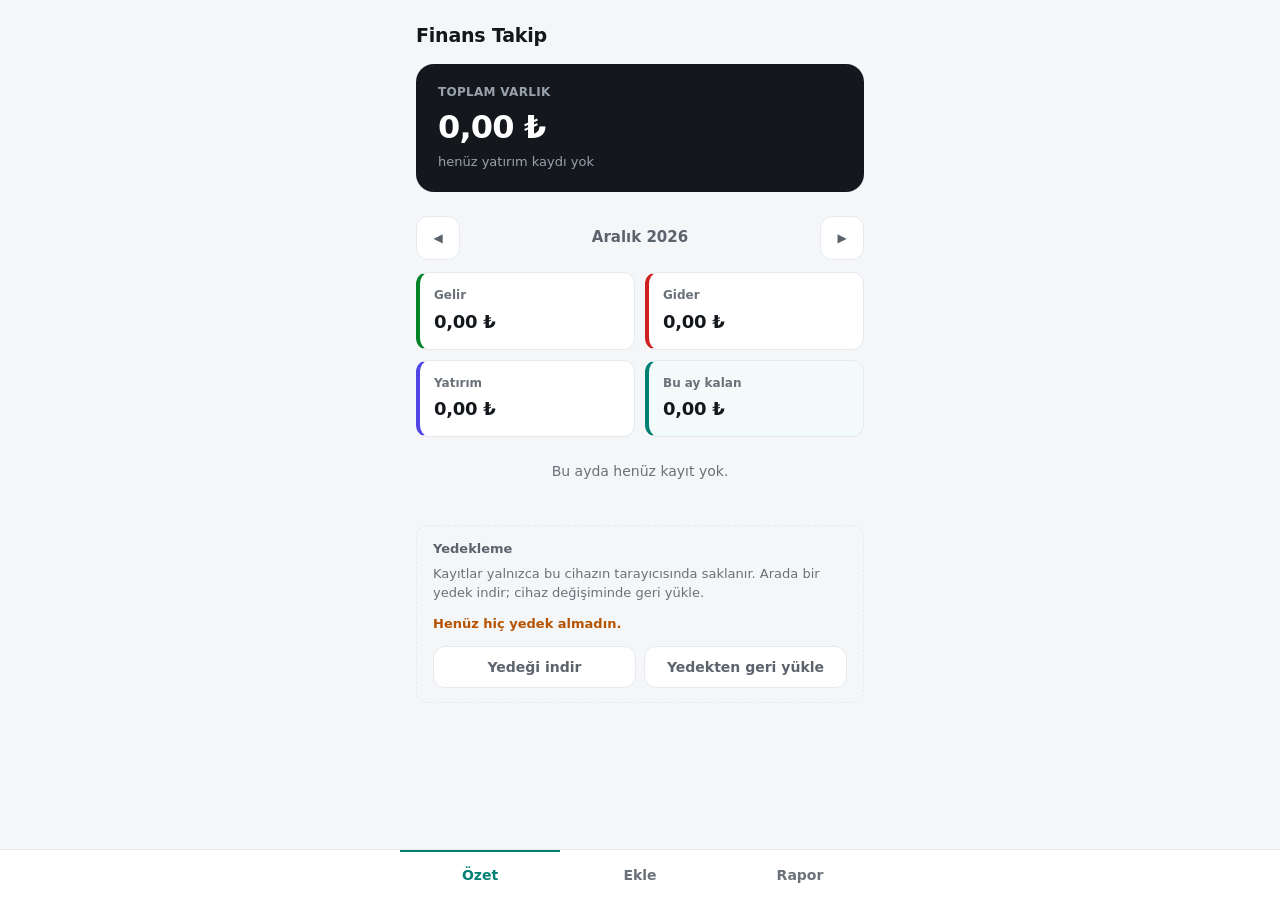
==== commit 8c907910: "Dört şeritli denetim: 13 bulgu kapatıldı, testler 620 -> 713 Dört paralel Codex şeridi (para/tarih m" ====
--- a/index.html
+++ b/index.html
@@ -7,7 +7,7 @@
 
   <!-- theme-color: telefonda üstteki durum çubuğunun rengi.
        style.css'teki --vurgu ile aynı olmalı. -->
-  <meta name="theme-color" content="#0d9488">
+  <meta name="theme-color" content="#007f73">
 
   <!-- Uygulamanın kimlik kartı: adı, ikonu, nasıl açılacağı.
        Telefonun "ana ekrana ekle" seçeneğini sunması bu dosyaya bağlı. -->
@@ -32,10 +32,15 @@
     <!-- Bildirim SEKMELERİN DIŞINDA duruyor: Rapor sekmesindeyken de
          "kaydedildi" mesajı görünebilsin. Sekme gizleme sadece .sayfa
          bölümlerini kapsıyor, bu satırı etkilemiyor. -->
-    <p id="bildirim" class="bildirim gizli"></p>
+    <!-- role="status" + aria-live="polite": ekran okuyucu bu satır
+         değiştiğinde metni KENDİLİĞİNDEN okur. Olmasaydı görme engelli bir
+         kullanıcı "Kaydedildi ✓" mesajını hiç duymazdı — kaydın olup
+         olmadığını anlamanın yolu kalmazdı. "polite" = sözünü kesme, o an
+         okuduğunu bitirsin. aria-atomic: cümleyi parça parça değil bütün oku. -->
+    <p id="bildirim" class="bildirim gizli" role="status" aria-live="polite" aria-atomic="true"></p>
 
     <!-- ======================= ÖZET SEKMESİ ======================= -->
-    <section id="sayfa-ozet" class="sayfa">
+    <section id="sayfa-ozet" class="sayfa" role="tabpanel" aria-labelledby="sekme-ozet">
 
       <!-- Zamanı gelen yinelenen işlemler. Özet'in EN ÜSTÜNDE duruyor:
            uygulamayı açtığında ilk göreceğin şey "şunları onaylar mısın?"
@@ -135,7 +140,7 @@
     </section>
 
     <!-- ======================= EKLE SEKMESİ ======================= -->
-    <section id="sayfa-ekle" class="sayfa gizli">
+    <section id="sayfa-ekle" class="sayfa gizli" role="tabpanel" aria-labelledby="sekme-ekle">
       <form id="ekle-formu">
 
         <!-- Tür seçimi. Görünüşte üç düğme, aslında üç radyo kutusu:
@@ -194,14 +199,18 @@
           <span class="onay-yazi">Her ay tekrarlansın (kira, maaş, abonelik)</span>
         </label>
 
-        <p id="form-hata" class="hata gizli"></p>
+        <!-- role="alert": hata mesajı belirdiği anda okunur ve "polite"in
+             aksine sözü keser — kullanıcı Kaydet'e bastı, sonucu ŞİMDİ
+             bilmeli. Eskiden bu kutu sadece boyanıyordu; ekran okuyucusu
+             kullanan biri düğmeye basıp hiçbir şey duymuyordu. -->
+        <p id="form-hata" class="hata gizli" role="alert" aria-live="assertive"></p>
 
         <button type="submit" class="kaydet">Kaydet</button>
       </form>
     </section>
 
     <!-- ======================= RAPOR SEKMESİ ======================= -->
-    <section id="sayfa-rapor" class="sayfa gizli">
+    <section id="sayfa-rapor" class="sayfa gizli" role="tabpanel" aria-labelledby="sekme-rapor">
 
       <!-- Grafikler hangi ayı gösteriyor? Ay okları Özet sekmesinde
            duruyor; bu satır olmasaydı Rapor'a geçen biri geçmiş bir aya
@@ -279,6 +288,13 @@
           <span class="anahtar-gider">gider</span>
         </div>
         <svg id="trend-grafik" class="trend-grafik" viewBox="0 0 300 140" aria-hidden="true"></svg>
+        <!-- Grafiğin YAZILI karşılığı. Halka grafiğin altındaki lejantla
+             aynı mantık: çizim aria-hidden olduğu için ekran okuyucu
+             yalnızca "gelir, gider" lejantını duyuyor, ayları ve tutarları
+             hiç alamıyordu — grafik onun için boş bir kutuydu. Bu liste
+             aynı bilgiyi yazı olarak veriyor; gören kullanıcı için de
+             çubukların tam değerini okumanın tek yolu bu. -->
+        <ul id="trend-liste" class="trend-liste"></ul>
         <p id="trend-bos" class="grafik-bos gizli">Henüz kayıt yok.</p>
       </section>
 
@@ -286,11 +302,21 @@
 
   </main>
 
-  <!-- Alt çubuk: telefonda başparmağın rahat ulaştığı yer. -->
-  <nav class="alt-bar">
-    <button type="button" class="sekme" data-sekme="ozet">Özet</button>
-    <button type="button" class="sekme" data-sekme="ekle">Ekle</button>
-    <button type="button" class="sekme" data-sekme="rapor">Rapor</button>
+  <!-- Alt çubuk: telefonda başparmağın rahat ulaştığı yer.
+
+       role="tablist" / "tab": ekran okuyucuya "bunlar sekme, biri seçili"
+       diyor. Eskiden yalnız CSS sınıfı değişiyordu; sınıf görsel bir şey,
+       ekran okuyucu onu görmez — kullanıcı "Rapor, düğme" duyuyor, hangi
+       sekmede olduğunu ya da kaç sekme olduğunu bilmiyordu.
+       aria-controls: bu düğme hangi bölümü açıyor.
+       aria-selected ve tabindex'i app.js/sekmeGoster güncelliyor. -->
+  <nav class="alt-bar" role="tablist" aria-label="Ana bölümler">
+    <button type="button" class="sekme" data-sekme="ozet" id="sekme-ozet"
+            role="tab" aria-controls="sayfa-ozet" aria-selected="false">Özet</button>
+    <button type="button" class="sekme" data-sekme="ekle" id="sekme-ekle"
+            role="tab" aria-controls="sayfa-ekle" aria-selected="false">Ekle</button>
+    <button type="button" class="sekme" data-sekme="rapor" id="sekme-rapor"
+            role="tab" aria-controls="sayfa-rapor" aria-selected="false">Rapor</button>
   </nav>
 
   <!-- SIRA ÖNEMLİ: veri.js önce yüklenmeli, çünkü app.js onun
--- a/style.css
+++ b/style.css
@@ -17,25 +17,34 @@
   --kenar: #e6eaee;
   --bastirilmis: #eef1f4;
 
-  /* Yazı renkleri — koyudan soluğa */
+  /* Yazı renkleri — koyudan soluğa
+     DİKKAT — OKUNURLUK ÖLÇÜSÜ (2026-08-10 denetimi): aşağıdaki tonlar
+     gözle değil HESAPLANARAK seçildi. Bir yazının zeminiyle arasındaki
+     kontrast oranı en az 4,5 olmalı (WCAG AA); altına düşen yazı güneşte,
+     yorgun gözle ya da ucuz bir ekranda okunmuyor. Eski --yazi-cok-soluk
+     (#8b929a) beyaz üstünde 3,15 idi — ölçütün epey altında.
+     Renk değiştirirken oranı yeniden hesapla, gözüne güvenme. */
   --yazi: #14181d;
-  --yazi-soluk: #5b636c;
-  --yazi-cok-soluk: #8b929a;
-
-  /* Ana vurgu rengi */
-  --vurgu: #0d9488;
-  --vurgu-koyu: #0b7c72;
+  --yazi-soluk: #5b636c;      /* zemin üstünde 5,63 */
+  --yazi-cok-soluk: #6a7179;  /* eskiden #8b929a (2,90) -> şimdi 4,56 */
+
+  /* Ana vurgu rengi.
+     --vurgu iki işi birden yapıyor: hem yazı rengi, hem beyaz yazı taşıyan
+     düğme zemini. Bu yüzden İKİ yönde de ölçütü geçmesi gerekiyordu:
+     zemin üstünde 4,53 · üstündeki beyaz yazı 4,90. */
+  --vurgu: #007f73;        /* eskiden #0d9488 (3,46 / 3,74) */
+  --vurgu-koyu: #00625a;   /* basılı hâl; --vurgu'dan ayırt edilebilir kalsın diye ayrıca koyu */
   --vurgu-solgun: #f2fbf9;
 
   /* Kayıt türlerinin renkleri */
-  --gelir: #16a34a;
-  --gider: #dc2626;
+  --gelir: #008229;   /* eskiden #16a34a (3,04) -> şimdi 4,59 */
+  --gider: #cf2020;   /* eskiden #dc2626 (4,46 — kıl payı altında) -> şimdi 5,00 */
   --gider-acik: #f87171; /* koyu zemin üstünde okunabilen açık kırmızı */
   --yatirim: #4f46e5;
 
   /* Bütçe çubuğunun "limite yaklaşıyorsun" rengi (kehribar).
      İyi durum --vurgu, aşılma --gider kullanıyor; yeni renk sadece bu. */
-  --uyari: #d97706;
+  --uyari: #b55300;   /* eskiden #d97706 (2,94) -> şimdi 4,61 */
 
   /* Halka grafiğin dilim renkleri. Sıra veri.js'teki KATEGORILER
      listesine KİLİTLİ: --kategori-1 = Market, --kategori-2 = Fatura...
@@ -267,7 +276,9 @@
 .tekrar-ekle,
 .tekrar-atla {
   min-width: 52px;
-  min-height: 40px;
+  /* 44: "Ekle" ile "Atla" yan yana duruyor ve biri kayıt üretip öteki
+     üretmiyor — burada yanlış dokunmak doğrudan yanlış veri demek. */
+  min-height: 44px;
   flex-shrink: 0;
   font-size: 13px;
   font-weight: 600;
@@ -344,10 +355,14 @@
 }
 
 .ay-ok {
-  /* 42x42: parmakla rahat basılacak ölçü. Erişilebilirlik kılavuzları
-     dokunma alanı için en az 44px öneriyor; kenarlıkla birlikte oradayız. */
-  width: 42px;
-  height: 42px;
+  /* 44x44: dokunma hedefi için önerilen en küçük ölçü.
+     DİKKAT: burada eskiden 42px yazıyor ve yorumda "kenarlıkla birlikte
+     oradayız" deniyordu. Değildik — kenarlık kutu ölçüsünün İÇİNDE kalıyor
+     (box-sizing: border-box), yani dışarı 2px eklemiyor. Denetimde ölçüldü,
+     gerçek dokunma alanı 42px'ti. Yürürken basılan bir düğme için o 2px
+     yanlış aya geçmekle doğru aya geçmek arasındaki fark olabiliyor. */
+  width: 44px;
+  height: 44px;
   flex-shrink: 0;
   font-size: 12px;
   color: var(--yazi-soluk);
@@ -370,7 +385,10 @@
   color: var(--vurgu);
   background: none;
   border: none;
-  padding: 8px 12px;
+  /* Dikey dolgu 8 -> 13: yazı aynı yerde duruyor ama dokunma kutusu
+     35px'ten 44px'e çıkıyor (13 + 18 satır yüksekliği + 13). */
+  padding: 13px 12px;
+  min-height: 44px;
   cursor: pointer;
   text-decoration: underline;
 }
@@ -497,8 +515,11 @@
 .tutar-yatirim { color: var(--yatirim); }
 
 .sil {
-  width: 40px;
-  height: 40px;
+  /* 44x44: simge aynı boyutta kalıyor (font-size değişmedi), yalnız
+     basılabilir kutu büyüdü. Silme düğmesinde yanlış dokunmanın bedeli
+     yüksek — yanındaki satırın kaydını silmek gibi. */
+  width: 44px;
+  height: 44px;
   flex-shrink: 0;
   font-size: 15px;
   line-height: 1;
@@ -690,8 +711,9 @@
 }
 
 .sablon-sil {
-  width: 40px;
-  height: 40px;
+  /* Kayıt silmedeki ölçünün aynısı — bkz. .sil */
+  width: 44px;
+  height: 44px;
   flex-shrink: 0;
   font-size: 15px;
   line-height: 1;
@@ -775,6 +797,37 @@
   display: flex;
   flex-direction: column;
   gap: 6px;
+}
+
+/* Altı aylık grafiğin YAZILI karşılığı. Halka grafiğin lejantıyla aynı
+   iş: çizimi göremeyen (ya da okuyamayan) biri de sayıları alsın. */
+.trend-liste {
+  list-style: none;
+  padding: 0;
+  margin: 12px 0 0;
+  display: flex;
+  flex-direction: column;
+  gap: 4px;
+}
+
+.trend-satir {
+  display: flex;
+  justify-content: space-between;
+  align-items: baseline;
+  gap: 10px;
+  font-size: 13px;
+  /* Uzun ay adı + iki tutar dar ekranda tek satıra sığmayabilir;
+     sığmazsa alt satıra insin, yana taşmasın. */
+  flex-wrap: wrap;
+}
+
+.trend-satir-ay {
+  color: var(--yazi-soluk);
+}
+
+.trend-satir-tutar {
+  color: var(--yazi);
+  font-variant-numeric: tabular-nums;
 }
 
 .halka-satir {
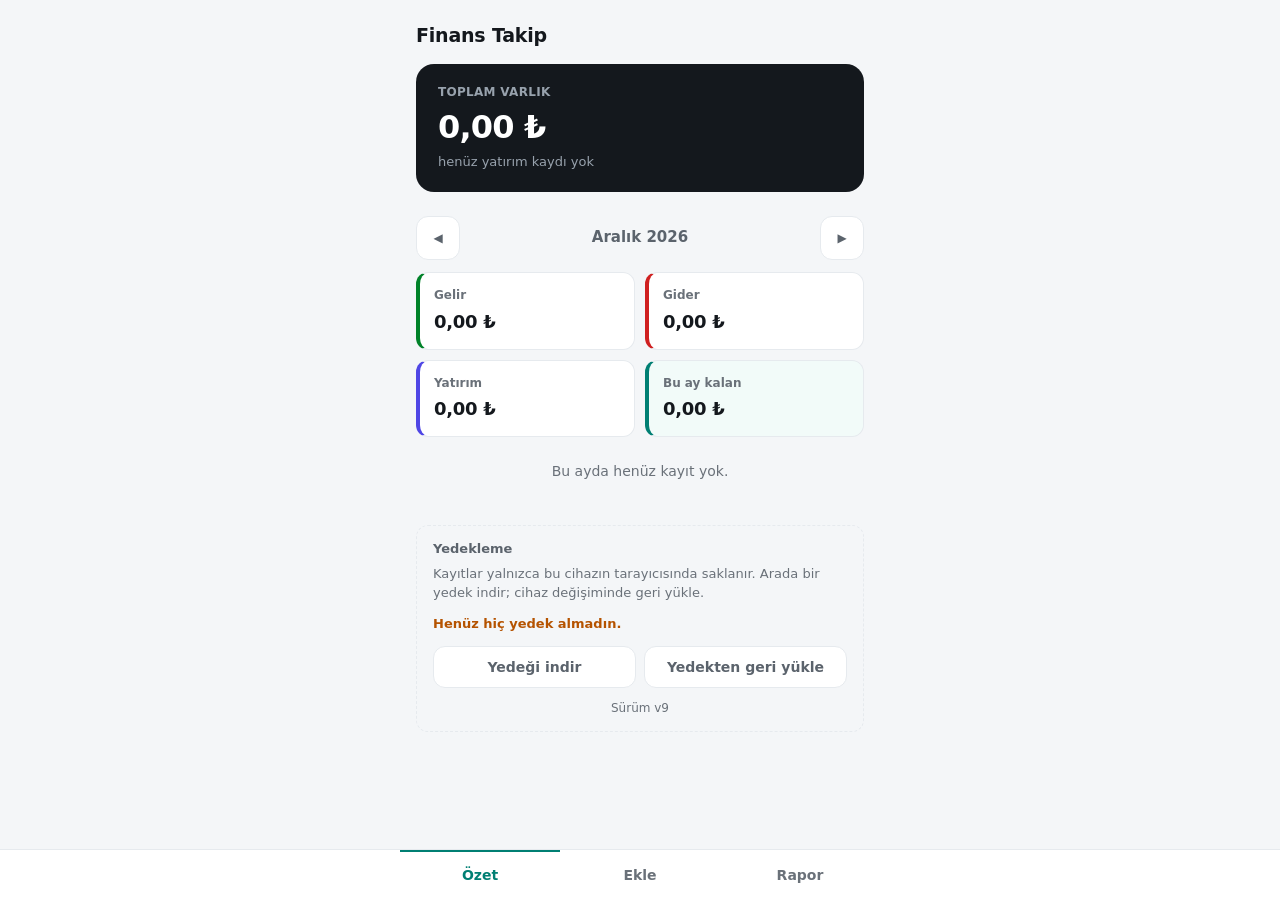
==== commit 05a97d42: "Yakınlaşma 2. adım: klavye açıkken alt çubuk çekiliyor + sürüm göstergesi 1. adım (girdi puntosu 16 " ====
--- a/index.html
+++ b/index.html
@@ -135,6 +135,12 @@
         <!-- Dosya seçici gizli: tarayıcının kendi düğmesi her cihazda
              başka görünüyor. Üstteki düğme buna app.js'ten tıklatıyor. -->
         <input type="file" id="yedek-dosya" accept=".json,application/json" class="gizli">
+
+        <!-- SÜRÜM SATIRI — küçük ama işi büyük.
+             Telefonda bir sorun konuşurken "sende hangi sürüm var?"
+             sorusunun cevabı yoktu; uygulama güncellendi mi güncellenmedi
+             mi tahmin ediliyordu. Artık gözle görülüyor. app.js dolduruyor. -->
+        <p id="surum-satiri" class="surum-satiri"></p>
       </section>
 
     </section>
--- a/style.css
+++ b/style.css
@@ -78,6 +78,19 @@
   --yuvarlak-buyuk: 18px;
   --sayfa-genislik: 480px;
   --sayfa-bosluk: 16px;
+
+  /* YAZI YAZILAN KUTULARIN PUNTOSU — bu değeri düşürme.
+     iPhone, dokunulan bir kutunun puntosu 16'nın ALTINDAysa sayfayı
+     kendiliğinden yakınlaştırıyor ve klavye kapanınca eski hâline
+     dönmüyor; kullanıcı her seferinde parmağıyla küçültmek zorunda kalıyor.
+     Uzun süre 16 yazıyordu — yani kuralın tam sınırında duruyorduk.
+     Sınırda durmak sınırın gerisinde durmakla aynı şey değil: yazı tipi
+     ölçüleri, ekranın piksel oranı ve iOS'un kendi yuvarlaması işin içine
+     girince hesaplanan değer kılpayı 16'nın altına düşebiliyor.
+     17 diyerek sınırı tamamen terk ediyoruz; gözle fark edilmiyor.
+     Değer BURADA tek yerde duruyor — eskiden iki ayrı kuralda tekrar
+     ediyordu ve birinin unutulması işten bile değildi. */
+  --girdi-punto: 17px;
 }
 
 /* ============================================================
@@ -648,8 +661,8 @@
 
 .butce-form-alan {
   width: 130px;
-  /* 16px: daha küçüğünde iPhone alana dokununca sayfayı yakınlaştırıyor. */
-  font-size: 16px;
+  /* Gerekçe :root/--girdi-punto'da yazılı — iPhone'un yakınlaştırma eşiği. */
+  font-size: var(--girdi-punto);
   font-family: inherit;
   color: inherit;
   text-align: right;
@@ -1078,9 +1091,8 @@
 .alan input,
 .alan select {
   width: 100%;
-  /* 16px önemli: daha küçük yazı boyutunda iPhone, alana dokununca
-     sayfayı otomatik yakınlaştırıyor ve düzen bozuluyor. */
-  font-size: 16px;
+  /* Gerekçe :root/--girdi-punto'da yazılı — iPhone'un yakınlaştırma eşiği. */
+  font-size: var(--girdi-punto);
   font-family: inherit;
   color: inherit;
   padding: 13px 14px;
@@ -1154,6 +1166,28 @@
    ALT SEKME ÇUBUĞU
    ============================================================ */
 
+/* Sürüm satırı — Yedekleme bölümünün en altında, küçük ve sessiz.
+   Bilgi vermek için var, dikkat çekmek için değil. */
+.surum-satiri {
+  margin: 12px 0 0;
+  font-size: 12px;
+  color: var(--yazi-cok-soluk);
+  text-align: center;
+}
+
+/* KLAVYE AÇIKKEN ALT ÇUBUK ÇEKİLİYOR.
+   Neo'nun bildirdiği sorunun ikinci adayı burası. Ana ekrandan açılan bir
+   iPhone uygulamasında klavye çıkınca iOS GÖRÜNEN alanı küçültüyor ama
+   sayfanın kendi ölçüsünü değiştirmiyor. Dipte `position: fixed` bir çubuk
+   varken bu ikisi çakışıyor: sayfa kayıyor/ölçekleniyor ve klavye
+   kapanınca eski hâline dönmüyor — kullanıcı parmağıyla düzeltmek
+   zorunda kalıyor.
+   Çubuğu yazı yazılırken tamamen kaldırıyoruz. Kaybı yok: klavye zaten
+   onun üstünü örtüyor, yani görünmesinin bir faydası olmuyordu. */
+body.yazi-yaziliyor .alt-bar {
+  display: none;
+}
+
 .alt-bar {
   position: fixed;
   bottom: 0;
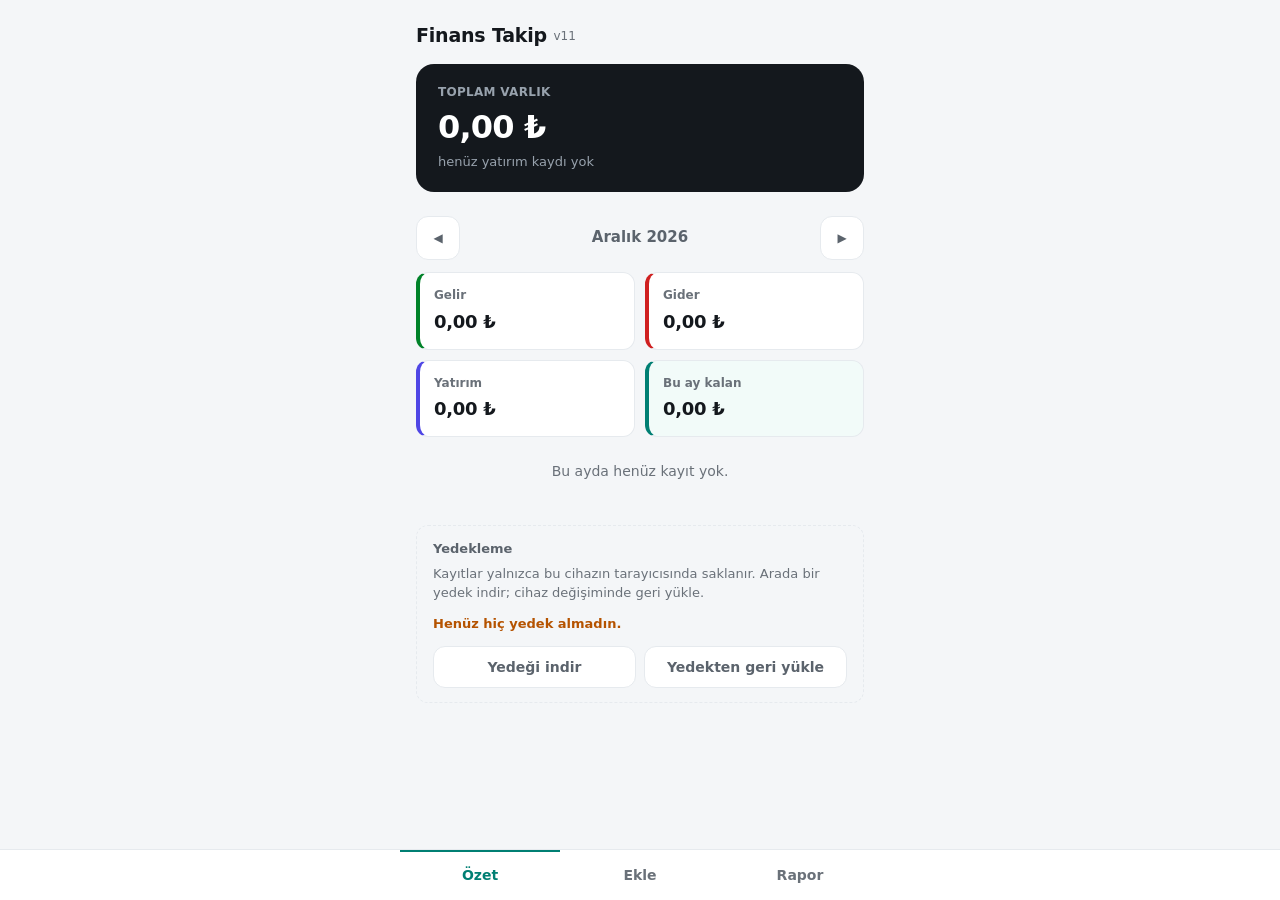
==== commit e37ead00: "Sürüm göstergesi başlığa taşındı ve kırılganlığı giderildi (v11) Neo Safari'de siteyi açtı ve sürüm " ====
--- a/index.html
+++ b/index.html
@@ -24,7 +24,7 @@
 <body>
 
   <header class="ust-bar">
-    <h1>Finans Takip</h1>
+    <h1>Finans Takip <span id="surum-satiri" class="surum-satiri"></span></h1>
   </header>
 
   <main>
@@ -135,12 +135,6 @@
         <!-- Dosya seçici gizli: tarayıcının kendi düğmesi her cihazda
              başka görünüyor. Üstteki düğme buna app.js'ten tıklatıyor. -->
         <input type="file" id="yedek-dosya" accept=".json,application/json" class="gizli">
-
-        <!-- SÜRÜM SATIRI — küçük ama işi büyük.
-             Telefonda bir sorun konuşurken "sende hangi sürüm var?"
-             sorusunun cevabı yoktu; uygulama güncellendi mi güncellenmedi
-             mi tahmin ediliyordu. Artık gözle görülüyor. app.js dolduruyor. -->
-        <p id="surum-satiri" class="surum-satiri"></p>
       </section>
 
     </section>
--- a/style.css
+++ b/style.css
@@ -1166,13 +1166,17 @@
    ALT SEKME ÇUBUĞU
    ============================================================ */
 
-/* Sürüm satırı — Yedekleme bölümünün en altında, küçük ve sessiz.
-   Bilgi vermek için var, dikkat çekmek için değil. */
+/* Sürüm — başlığın hemen yanında, küçük ve sessiz.
+   Önce Yedekleme bölümünün dibindeydi; oraya ulaşmak için sayfayı sonuna
+   kadar kaydırmak gerekiyordu ve "hangi sürüm sende?" sorusu tam da
+   telefonda hızlı bakılması gereken bir soru. Başlığın yanı, kaydırmadan
+   görülen tek yer. */
 .surum-satiri {
-  margin: 12px 0 0;
   font-size: 12px;
-  color: var(--yazi-cok-soluk);
-  text-align: center;
+  font-weight: 500;
+  color: var(--yazi-cok-soluk);
+  letter-spacing: 0;
+  vertical-align: middle;
 }
 
 /* KLAVYE AÇIKKEN ALT ÇUBUK ÇEKİLİYOR.
